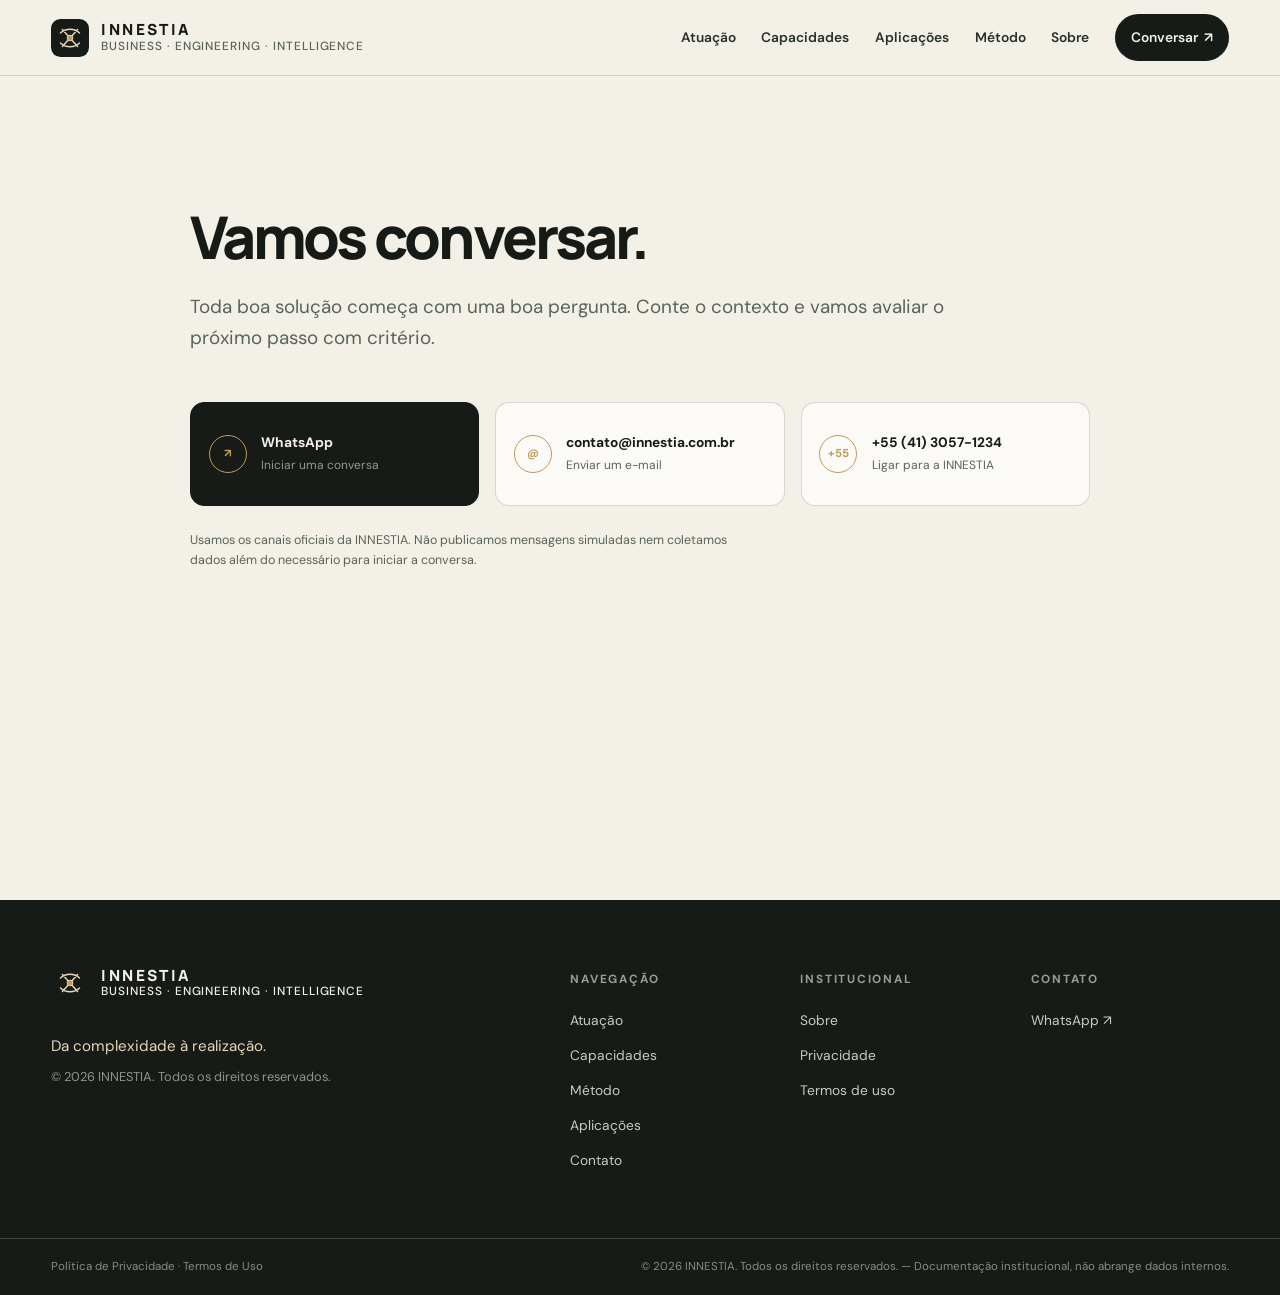
==== contato/index.html @ f11a7d82 "deploy: publish approved static INNESTIA website without private OS sources" ====
<!DOCTYPE html>
<html lang="pt-BR">
<head>
  <meta charset="UTF-8">
  <meta name="viewport" content="width=device-width, initial-scale=1.0">
  <meta name="description" content="INNESTIA integra estratégia, engenharia e inteligência aplicada para transformar complexidade em realização.">
  <meta name="theme-color" content="#171b18">
  <title>Contato | INNESTIA | Business • Engineering • Intelligence</title>
  <link rel="stylesheet" href="/static/css/main.css">
  <link rel="icon" href="/static/favicon.svg" type="image/svg+xml">
  <link rel="preconnect" href="https://fonts.googleapis.com">
  <link rel="preconnect" href="https://fonts.gstatic.com" crossorigin>
  <link href="https://fonts.googleapis.com/css2?family=DM+Sans:wght@400;500;600;700&family=Manrope:wght@400;500;600;700;800&display=swap" rel="stylesheet">
  
</head>
<body>
  <a class="skip-link" href="#principal">Pular para o conteúdo</a>
  <header class="site-header">
    <div class="nav-container">
      <a href="/" class="brand" aria-label="INNESTIA — início">
        <img src="/static/logo.svg" alt="" class="brand-mark" width="38" height="38">
        <span class="brand-copy">
          <span class="brand-name">INNESTIA</span>
          <span class="brand-caption">Business · Engineering · Intelligence</span>
        </span>
      </a>
      <button id="menuToggle" class="menu-toggle" type="button" aria-label="Abrir menu" aria-expanded="false" aria-controls="menu">
        <span></span><span></span><span></span>
      </button>
      <nav class="nav-links-wrapper" aria-label="Navegação principal">
        <ul class="nav-links" id="menu">
          <li><a href="/#atuacao" class="nav-link">Atuação</a></li>
          <li><a href="/#capacidades" class="nav-link">Capacidades</a></li>
          <li><a href="/#aplicacoes" class="nav-link">Aplicações</a></li>
          <li><a href="/#metodo" class="nav-link">Método</a></li>
          <li><a href="/#sobre" class="nav-link">Sobre</a></li>
          <li><a href="https://wa.me/554130571234" class="nav-link nav-link--cta" target="_blank" rel="noopener">Conversar <span aria-hidden="true">↗</span></a></li>
        </ul>
      </nav>
    </div>
  </header>

  <main id="principal">
    <section class="section section--light page-section">
  <div class="container narrow-copy">
    <h1 class="page-title">Vamos conversar.</h1>
    <p class="page-lead">Toda boa solução começa com uma boa pergunta. Conte o contexto e vamos avaliar o próximo passo com critério.</p>
    <div class="contact-options">
      <a href="https://wa.me/554130571234?text=Ol%C3%A1%20INNESTIA%2C%20quero%20apresentar%20um%20desafio." class="contact-option contact-option--dark" target="_blank" rel="noopener">
        <span class="contact-option-icon" aria-hidden="true">↗</span>
        <span><strong>WhatsApp</strong><small>Iniciar uma conversa</small></span>
      </a>
      <a href="mailto:contato@innestia.com.br" class="contact-option">
        <span class="contact-option-icon" aria-hidden="true">@</span>
        <span><strong>contato@innestia.com.br</strong><small>Enviar um e-mail</small></span>
      </a>
      <a href="tel:+55 (41) 3057-1234" class="contact-option">
        <span class="contact-option-icon" aria-hidden="true">+55</span>
        <span><strong>+55 (41) 3057-1234</strong><small>Ligar para a INNESTIA</small></span>
      </a>
    </div>
    <p class="form-note">Usamos os canais oficiais da INNESTIA. Não publicamos mensagens simuladas nem coletamos dados além do necessário para iniciar a conversa.</p>
  </div>
</section>

  </main>

  <footer class="site-footer">
    <div class="footer-container">
      <div class="footer-about">
        <a href="/" class="brand brand--footer" aria-label="INNESTIA — início">
          <img src="/static/logo.svg" alt="" class="brand-mark" width="38" height="38">
          <span class="brand-copy">
            <span class="brand-name">INNESTIA</span>
            <span class="brand-caption">Business · Engineering · Intelligence</span>
          </span>
        </a>
        <p class="footer-tagline">Da complexidade à realização.</p>
        <p class="footer-copy">© 2026 INNESTIA. Todos os direitos reservados.</p>
      </div>
      <div class="footer-links">
        <div class="footer-col">
          <h3>Navegação</h3>
          <ul>
            <li><a href="/#atuacao">Atuação</a></li>
            <li><a href="/#capacidades">Capacidades</a></li>
            <li><a href="/#metodo">Método</a></li>
            <li><a href="/#aplicacoes">Aplicações</a></li>
            <li><a href="/#contato">Contato</a></li>
          </ul>
        </div>
        <div class="footer-col">
          <h3>Institucional</h3>
          <ul>
            <li><a href="/sobre">Sobre</a></li>
            <li><a href="/politica">Privacidade</a></li>
            <li><a href="/termos">Termos de uso</a></li>
          </ul>
        </div>
        <div class="footer-col">
          <h3>Contato</h3>
          <ul>
            <li><a href="https://wa.me/554130571234" target="_blank" rel="noopener">WhatsApp ↗</a></li>
          </ul>
        </div>
      </div>
    </div>
    <div class="footer-legal">
      <div class="container footer-legal-container">
        <p><a href="/politica">Política de Privacidade</a><span aria-hidden="true"> · </span><a href="/termos">Termos de Uso</a></p>
        <p>© 2026 INNESTIA. Todos os direitos reservados. — Documentação institucional, não abrange dados internos.</p>
      </div>
    </div>
  </footer>

  <script src="/static/js/main.js"></script>
</body>
</html>
---- static/css/main.css ----
:root {
  --ink: #171b18;
  --ink-soft: #28302b;
  --ivory: #f3f0e7;
  --paper: #fbfaf6;
  --sand: #e5ddcc;
  --gold: #c49a5a;
  --gold-light: #e6d6b4;
  --sage: #a8b09d;
  --muted: #59635a;
  --line: rgba(23, 27, 24, 0.16);
  --line-light: rgba(243, 240, 231, 0.2);
  --max-width: 1240px;
  --gutter: clamp(1.25rem, 4vw, 4rem);
  --header-height: 76px;
  --radius: 18px;
  --ease-out: cubic-bezier(0.23, 1, 0.32, 1);
  --font-display: "Manrope", system-ui, sans-serif;
  --font-body: "DM Sans", system-ui, sans-serif;
}

*, *::before, *::after { box-sizing: border-box; }
html { scroll-behavior: smooth; font-size: 16px; scroll-padding-top: calc(var(--header-height) + 1rem); }
body { margin: 0; background: var(--ivory); color: var(--ink); font-family: var(--font-body); line-height: 1.65; -webkit-font-smoothing: antialiased; }
body, button, a { cursor: default; }
p { text-wrap: pretty; }
a, button { cursor: pointer; }
a { color: inherit; text-decoration: none; }
img, svg { display: block; max-width: 100%; }
button { font: inherit; }
::selection { background: var(--gold); color: var(--ink); }
:focus-visible { outline: 3px solid var(--gold); outline-offset: 4px; }

.skip-link { position: fixed; top: -5rem; left: 1rem; z-index: 300; padding: .75rem 1rem; background: var(--gold); color: var(--ink); font-weight: 700; border-radius: 0 0 8px 8px; }
.skip-link:focus { top: 0; }
.container { width: min(100% - (var(--gutter) * 2), var(--max-width)); margin: 0 auto; }

.site-header { position: sticky; top: 0; z-index: 100; height: var(--header-height); background: rgba(243, 240, 231, .93); border-bottom: 1px solid var(--line); backdrop-filter: blur(14px); }
.nav-container { width: min(100% - (var(--gutter) * 2), var(--max-width)); height: 100%; margin: 0 auto; display: flex; align-items: center; justify-content: space-between; gap: 2rem; }
.brand { display: inline-flex; align-items: center; gap: .75rem; min-width: 0; }
.brand-mark { width: 38px; height: 38px; flex: 0 0 auto; }
.brand-copy { display: grid; gap: .08rem; min-width: 0; }
.brand-name { font: 800 .96rem/1 var(--font-display); letter-spacing: .16em; }
.brand-caption { color: var(--muted); font: 500 .74rem/1.2 var(--font-body); letter-spacing: .08em; text-transform: uppercase; white-space: nowrap; }
.nav-links-wrapper { display: flex; align-items: center; }
.nav-links { display: flex; align-items: center; gap: clamp(1rem, 2vw, 2rem); list-style: none; padding: 0; margin: 0; }
.nav-link { display: inline-flex; align-items: center; gap: .38rem; padding: .45rem 0; color: var(--ink-soft); font-size: .86rem; font-weight: 600; border-bottom: 1px solid transparent; transition: color 180ms ease-out, border-color 180ms ease-out, transform 160ms ease-out; }
.nav-link:hover { color: var(--gold); border-color: var(--gold); }
.nav-link:active { transform: scale(.97); }
.nav-link--cta { padding: .7rem 1rem; color: var(--ivory); background: var(--ink); border-color: var(--ink); border-radius: 999px; }
.nav-link--cta:hover { color: var(--ink); background: transparent; border-color: var(--ink); }
.menu-toggle { display: none; width: 44px; height: 44px; padding: .65rem; border: 1px solid var(--line); border-radius: 50%; background: transparent; }
.menu-toggle span { display: block; width: 20px; height: 1.5px; margin: 4px auto; background: var(--ink); transition: transform 180ms ease-out, opacity 180ms ease-out; }

.hero { position: relative; overflow: hidden; min-height: min(780px, calc(100vh - var(--header-height))); display: flex; align-items: center; background: var(--ink); color: var(--ivory); isolation: isolate; }
.hero::before { content: ""; position: absolute; inset: 0; z-index: -2; background: radial-gradient(circle at 75% 44%, rgba(196,154,90,.2), transparent 23rem), radial-gradient(circle at 15% 90%, rgba(168,176,157,.13), transparent 25rem); }
.hero::after { content: ""; position: absolute; inset: 0; z-index: -1; opacity: .18; background-image: linear-gradient(115deg, transparent 0 48%, rgba(230,214,180,.13) 48.2%, transparent 48.5%), linear-gradient(25deg, transparent 0 70%, rgba(230,214,180,.08) 70.2%, transparent 70.5%); pointer-events: none; }
.hero-grid { position: relative; display: grid; grid-template-columns: minmax(0, 1.15fr) minmax(330px, .85fr); align-items: center; gap: clamp(2rem, 6vw, 7rem); padding-top: clamp(3.5rem, 6vw, 5.5rem); padding-bottom: clamp(3.5rem, 6vw, 5.5rem); }
.hero-copy { position: relative; z-index: 2; max-width: 680px; }
.hero-kicker, .section-kicker { margin: 0 0 1.15rem; color: var(--gold-light); font-size: .72rem; font-weight: 700; letter-spacing: .18em; text-transform: uppercase; }
.hero h1 { max-width: 730px; margin: 0; font: 800 clamp(3.2rem, 6vw, 5.6rem)/.98 var(--font-display); letter-spacing: -.055em; }
.hero h1 span { color: var(--gold-light); }
.hero-lead { max-width: 600px; margin: 1.45rem 0 .8rem; color: var(--gold-light); font-size: clamp(1.1rem, 1.8vw, 1.35rem); font-weight: 600; }
.hero-description { max-width: 590px; margin: 0; color: rgba(243,240,231,.72); font-size: 1.03rem; }
.hero-actions { display: flex; flex-wrap: wrap; gap: .8rem; margin-top: 1.7rem; }
.btn { display: inline-flex; align-items: center; justify-content: center; gap: .6rem; min-height: 48px; padding: .78rem 1.2rem; border: 1px solid transparent; border-radius: 999px; font-size: .86rem; font-weight: 700; line-height: 1; transition: background-color 180ms ease-out, color 180ms ease-out, border-color 180ms ease-out, transform 160ms ease-out; }
.btn:active { transform: scale(.97); }
.btn-primary { background: var(--gold); color: var(--ink); border-color: var(--gold); }
.btn-primary:hover { background: var(--gold-light); border-color: var(--gold-light); }
.btn-quiet { color: var(--ivory); border-color: rgba(243,240,231,.46); background: transparent; }
.btn-quiet:hover { color: var(--ink); background: var(--ivory); border-color: var(--ivory); }
.hero-signals { display: flex; flex-wrap: wrap; gap: .65rem 1.25rem; margin-top: 2.2rem; color: rgba(243,240,231,.72); font-size: .7rem; font-weight: 700; letter-spacing: .12em; text-transform: uppercase; }
.hero-signals span { display: inline-flex; align-items: center; gap: .55rem; }
.hero-signals span::before { content: ""; width: 5px; height: 5px; border-radius: 50%; background: var(--gold); }

/* One integrated system, three complementary inputs. */
.integration-map { display:grid; grid-template-columns:minmax(0,1.4fr) 65px minmax(0,1fr); align-items:center; margin-top:4rem; }
.integration-lane { display:grid; grid-template-columns:32px 1fr auto; gap:1rem; align-items:center; padding:1.8rem 1.5rem 1.8rem 0; border-bottom:1px solid #8a806755; }
.integration-lane:first-child { border-top:1px solid #8a806755; }
.integration-lane h3 { margin:0; font:700 1.6rem var(--font-display); letter-spacing:-.04em; }
.integration-lane p { margin:.5rem 0 0; color:var(--muted); font-size:.9rem; }
.lane-number,.lane-output { color:#6c512b; font-size:.65rem; letter-spacing:.1em; }
.integration-junction { height:69%; border:1px solid #8c734a; border-left:0; position:relative; }
.integration-junction::before,.integration-junction::after { content:''; position:absolute; top:50%; width:50%; border-top:1px solid #8c734a; }
.integration-junction::after { right:0; }
.integration-junction span { position:absolute; right:-25px; top:calc(50% - 14px); z-index:1; background:var(--sand); color:#6c512b; }
.integration-result { margin-left:24px; padding:2rem; background:var(--ink); color:var(--ivory); box-shadow:8px 8px 0 #c49a5a55; }
.integration-result h3 { margin:1.5rem 0; font:700 clamp(1.7rem,3vw,2.7rem)/1.1 var(--font-display); letter-spacing:-.045em; }
.integration-result p { color:#c4c6b9; font-size:.9rem; }
.integration-return { display:block; border-top:1px solid #d5ccac44; padding-top:1rem; margin-top:1.5rem; color:var(--gold-light); font-size:.7rem; }
.concept-label { color:#6c512b; font-size:.72rem; text-transform:uppercase; letter-spacing:.15em; font-weight:700; }
.concept-board { margin-top:3rem; border:1px solid var(--line); background:var(--paper); }
.board-heading { display:flex; justify-content:space-between; gap:1rem; background:var(--ink); color:var(--gold-light); padding:1.25rem 2rem; font-size:.65rem; letter-spacing:.12em; }
.concept-board h3 { font:700 1.2rem var(--font-display); margin:0 0 1.5rem; letter-spacing:-.025em; }
.concept-board h3>span { color:#82653b; font-size:.8rem; margin-right:.8rem; }
.process-document { padding:2rem; border-bottom:1px solid var(--line); }
.process-map { list-style:none; padding:0; margin:0; display:grid; grid-template-columns:repeat(3,minmax(0,1fr)); gap:2.5rem; }
.process-map li { position:relative; display:grid; gap:.5rem; border:1px solid #b7aa90; padding:1.25rem; }
.process-map li:nth-child(2) { background:var(--sand); }
.process-map li:not(:last-child)::after { content:'→'; position:absolute; right:-1.8rem; top:40%; color:#82653b; }
.process-map small { font-size:.6rem; letter-spacing:.13em; color:#6c512b; }
.process-map strong { font-size:.93rem; }
.process-map li>span { font-size:.78rem; color:var(--muted); }
.process-return { color:#6c512b; font-size:.78rem; margin:1rem 0 0; }
.document-pair { display:grid; grid-template-columns:1.1fr 1fr; }
.document-pair article { padding:2rem; min-width:0; }
.matrix-document { border-right:1px solid var(--line); }
.document-pair p { color:var(--muted); font-size:.85rem; }
.matrix-document table { border-collapse:collapse; width:100%; font-size:.75rem; text-align:left; margin-top:1.5rem; }
.matrix-document caption { text-align:left; padding-bottom:.75rem; font-size:.7rem; color:var(--muted); }
.matrix-document th,.matrix-document td { padding:.85rem .5rem; border-bottom:1px solid var(--line); vertical-align:top; }
.matrix-document thead { background:var(--sand); }
.matrix-document th { font-weight:600; }
.roadmap { list-style:none; padding:0; margin:1.5rem 0 0; }
.roadmap li { display:grid; grid-template-columns:64px 1fr; gap:1rem; border-top:1px solid var(--line); padding:1rem 0; }
.roadmap li>span { color:#6c512b; font-size:.6rem; letter-spacing:.08em; padding-top:.2rem; }
.roadmap strong { font-size:.85rem; }
.roadmap small { display:block; color:var(--muted); font-size:.78rem; margin-top:.3rem; }
.board-note { margin:0; border-top:1px solid var(--line); padding:1rem 2rem; font-size:.72rem; color:var(--muted); }
@media(max-width:720px) {
 .integration-map { grid-template-columns:1fr; }
 .integration-lane { grid-template-columns:24px 1fr; padding:1.4rem 0; }
 .lane-output { grid-column:2; }
 .integration-junction { height:36px; width:1px; margin:auto; border:0; border-left:1px solid #8c734a; }
 .integration-junction::before,.integration-junction::after { display:none; }
 .integration-junction span { right:-8px; top:13px; transform:rotate(90deg); }
 .integration-result { margin:10px 8px 0 0; }
 .document-pair,.process-map { grid-template-columns:1fr; }
 .process-map { gap:2rem; }
 .process-map li:not(:last-child)::after { content:'↓'; right:50%; top:auto; bottom:-1.8rem; }
 .matrix-document { border-right:0; border-bottom:1px solid var(--line); }
 .process-document,.document-pair article { padding:1.25rem; }
 .board-heading { padding:1rem 1.25rem; font-size:.55rem; }
 .matrix-document th,.matrix-document td { padding:.75rem .3rem; overflow-wrap:anywhere; }
 .board-note { padding:1.25rem; }
}

/* Application drawings share a drafting grammar, not the same symbol. */
.sr-only { position:absolute; width:1px; height:1px; padding:0; margin:-1px; overflow:hidden; clip:rect(0,0,0,0); white-space:nowrap; border:0; }
.application-diagram { width:100%; height:140px; margin-bottom:1.5rem; stroke:#7d725b; stroke-width:1.3; background:linear-gradient(#776c5210 1px,transparent 1px),linear-gradient(90deg,#776c5210 1px,transparent 1px); background-size:20px 20px; }
.application-diagram .active { fill:#c49a5a55; stroke:#735329; }
.application-card h3 { margin-top:1rem; }
.application-card details { margin-top:auto; padding-top:1.5rem; }
.application-card summary { display:flex; align-items:center; justify-content:space-between; min-height:44px; padding:.5rem 0; cursor:pointer; font-size:.86rem; font-weight:700; list-style:none; border-top:1px solid var(--line); }
.application-card summary::-webkit-details-marker { display:none; }
.detail-sign::before { content:'+'; font-size:1.3rem; font-weight:400; }
.application-card details[open] .detail-sign::before { content:'−'; }
.application-detail { padding-top:1rem; }
.application-detail p+p { margin-top:1rem; }
.application-detail a { min-height:44px; }

/* Solid assembly: real CSS volumes, no canvas or motion dependency. */
.assembly-scene { position: relative; width: 100%; margin: 0; min-height: 490px; perspective: 1500px; }
.assembly-caption { position: absolute; inset: 0 0 auto; display: flex; justify-content: space-between; border-top: 1px solid #776c52; padding-top: 12px; font: 600 10px/1.5 var(--font-body); letter-spacing: .16em; color: var(--gold-light); }
.assembly-stage { position: absolute; left: calc(50% - 110px); top: 62%; width: 220px; height: 180px; transform: rotateX(58deg) rotateZ(-35deg); transform-style: preserve-3d; }
.solid-module { position: absolute; width: 220px; height: 180px; transform-style: preserve-3d; --top: #bea16e; --front: #8c6838; --right: #614a2c; }
.solid-module i { position: absolute; display: block; font-style: normal; backface-visibility: hidden; border: 1px solid #d6c19866; }
.solid-top { inset: 0; transform: translateZ(36px); background: linear-gradient(135deg,#ffffff18,transparent 65%),var(--top); box-shadow: inset 0 0 0 10px #0000000a; }
.solid-top::before { content: ''; position:absolute; inset: 15px; border: 1px solid #ffffff40; background: radial-gradient(circle at 3px 3px,#352f23 2px,transparent 3px) 0 0 / calc(100% - 3px) calc(100% - 3px); }
.solid-top b { position:absolute; bottom:25px; left:25px; font:700 11px var(--font-body); letter-spacing:.18em; color:#29281f; }
.solid-front { width:220px; height:36px; top:180px; transform-origin: top; transform: translateZ(36px) rotateX(-90deg); background: var(--front); }
.solid-right { width:36px; height:180px; left:220px; transform-origin:left; transform:translateZ(36px) rotateY(90deg); background:var(--right); }
.solid-left { width:36px; height:180px; left:-36px; transform-origin:right; transform:translateZ(36px) rotateY(-90deg); background:var(--right); }
.module-base { transform:translateZ(0); }
.module-base .solid-top { box-shadow: 0 35px 40px #00000066; }
.module-engineering { transform:translateZ(90px); --top:#667367; --front:#39463d; --right:#29332d; }
.module-engineering .solid-top b { color:#f0eddb; }
.module-strategy { transform:translateZ(180px); --top:#ded7c4; --front:#a39c89; --right:#797360; }
.module-context { transform:translateZ(270px) translateX(-16px); --top:#c7a267; --front:#9b753e; --right:#6c4d29; }
.assembly-legend { position:absolute; bottom:0; left:0; right:0; display:flex; justify-content:space-between; gap:1rem; color:#d8d4c6; font-size:.8rem; }
.assembly-legend>span:last-child { font-size:.55rem; letter-spacing:.12em; text-align:right; align-self:end; color:#b4b7aa; }
@media(max-width:720px) { .assembly-scene { width:100%; min-height:440px; } .assembly-stage { transform:scale(.78) rotateX(58deg) rotateZ(-35deg); top:52%; } }

.section { padding: clamp(5rem, 10vw, 9rem) 0; }
.section--light { background: var(--ivory); }
.section--sand { background: var(--sand); }
.section--ink { background: var(--ink); color: var(--ivory); }
.section-heading { max-width: 660px; }
.section-heading--wide { max-width: 780px; }
.section-heading--split { display: grid; grid-template-columns: minmax(0, 1.1fr) minmax(260px, .7fr); gap: 4rem; align-items: end; max-width: 980px; }
.section-heading--inverse .section-kicker { color: var(--gold-light); }
.section-heading h2, .contact-band h2, .page-title { margin: 0; font: 800 clamp(2.25rem, 4.6vw, 4.6rem)/1.02 var(--font-display); letter-spacing: -.05em; }
.section-heading h2 em, .contact-band h2 em { color: var(--gold); font-style: normal; }
.section--sand .section-heading h2 em, .section--light .section-heading h2 em { color: #6c512b; }
.section-heading > p:last-child { margin: 0; color: var(--muted); font-size: 1rem; }
.section-heading--inverse > p:last-child { color: rgba(243,240,231,.72); }
.section-heading--wide > p:last-child { max-width: 54ch; margin-top: 1.5rem; }

.field-grid { display: grid; grid-template-columns: repeat(2, minmax(0, 1fr)); gap: 1.25rem; margin-top: 4rem; }
.field-panel { min-height: 430px; padding: clamp(1.5rem, 3vw, 2.5rem); border-radius: var(--radius); display: flex; flex-direction: column; }
.field-panel--dark { background: var(--ink); color: var(--ivory); }
.field-panel--outline { border: 1px solid var(--line); background: rgba(251,250,246,.45); }
.field-panel-top { display: flex; align-items: center; justify-content: space-between; margin-bottom: auto; color: var(--gold); font-size: .74rem; font-weight: 700; letter-spacing: .16em; text-transform: uppercase; }
.field-panel--outline .field-panel-top { color: #6c512b; }
.field-index { font: 700 1rem/1 var(--font-display); letter-spacing: .03em; }
.field-panel h3 { max-width: 14ch; margin: 3.5rem 0 1rem; font: 700 clamp(1.55rem, 2.5vw, 2.3rem)/1.05 var(--font-display); letter-spacing: -.035em; }
.field-panel p { max-width: 48ch; margin: 0; color: rgba(243,240,231,.68); }
.field-panel--outline p { color: var(--muted); }
.field-list { display: grid; gap: .65rem; list-style: none; margin: 2rem 0; padding: 0; color: rgba(243,240,231,.8); font-size: .88rem; }
.field-panel--outline .field-list { color: var(--ink-soft); }
.field-list li { display: flex; gap: .7rem; }
.field-list li::before { content: "↗"; color: var(--gold); }
.text-link { display: inline-flex; align-items: center; gap: .45rem; width: fit-content; margin-top: auto; padding-bottom: .2rem; border-bottom: 1px solid currentColor; color: inherit; font-size: .82rem; font-weight: 700; }
.text-link:hover { color: var(--gold); }

.capability-list { margin-top: 4rem; border-top: 1px solid var(--line); }
.capability-row { display: grid; grid-template-columns: 48px minmax(150px, .55fr) minmax(0, 1fr) 28px; gap: 1.5rem; align-items: center; padding: 1.65rem 0; border-bottom: 1px solid var(--line); }
.capability-icon { width: 42px; height: 42px; display: grid; place-items: center; border: 1px solid rgba(23,27,24,.28); border-radius: 50%; color: var(--ink); }
.capability-icon svg { width: 23px; height: 23px; stroke: currentColor; stroke-width: 1.4; stroke-linecap: round; stroke-linejoin: round; }
.capability-row h3 { margin: 0; font: 700 clamp(1.35rem, 2vw, 1.85rem)/1 var(--font-display); letter-spacing: -.035em; }
.capability-row p { max-width: 52ch; margin: 0; color: var(--muted); font-size: .95rem; }
.capability-arrow { color: #6c512b; font-size: 1.35rem; transition: transform 180ms ease-out, color 180ms ease-out; }
.capability-row:hover .capability-arrow { color: var(--ink); transform: translate(3px, -3px); }

.application-grid { display: grid; grid-template-columns: repeat(3, minmax(0, 1fr)); gap: 1px; margin-top: 4rem; border-top: 1px solid var(--line); border-left: 1px solid var(--line); background: var(--line); }
.application-card { display: flex; min-height: 280px; flex-direction: column; padding: 1.5rem; background: var(--ivory); border-right: 1px solid var(--line); border-bottom: 1px solid var(--line); }
.application-index, .panel-index { color: #6c512b; font-size: .74rem; font-weight: 700; letter-spacing: .14em; text-transform: uppercase; }
.application-card h3 { max-width: 15ch; margin: 2.7rem 0 .85rem; font: 700 clamp(1.3rem, 2vw, 1.7rem)/1.08 var(--font-display); letter-spacing: -.03em; }
.application-card p { max-width: 32ch; margin: 0; color: var(--muted); font-size: .92rem; }
.application-card .text-link { margin-top: auto; padding-top: 1.4rem; color: var(--ink); }
.application-card:hover { background: var(--paper); }
.application-panel { display: grid; grid-template-columns: minmax(0, .8fr) minmax(280px, 1.2fr); gap: 3rem; align-items: center; margin-top: 1px; padding: clamp(2rem, 5vw, 4rem); background: var(--ink); color: var(--ivory); }
.application-panel-copy h3 { max-width: 14ch; margin: 1.4rem 0 1rem; font: 800 clamp(1.8rem, 3vw, 3rem)/1.02 var(--font-display); letter-spacing: -.045em; }
.application-panel-copy p { max-width: 38ch; margin: 0; color: rgba(243,240,231,.72); }
.panel-index { color: var(--gold-light); }
.system-map { position: relative; width: min(100%, 420px); aspect-ratio: 1.4; justify-self: end; border: 1px solid rgba(230,214,180,.22); background: linear-gradient(135deg, rgba(255,255,255,.06), transparent 48%), rgba(255,255,255,.015); overflow: hidden; }
.system-map::before, .system-map::after { content: ""; position: absolute; inset: 15% 9%; border: 1px solid rgba(230,214,180,.32); border-radius: 50%; transform: rotate(-18deg); }
.system-map::after { inset: 8% 22%; transform: rotate(58deg); border-color: rgba(230,214,180,.18); }
.system-node, .system-core { position: absolute; z-index: 1; display: grid; place-items: center; border: 1px solid rgba(230,214,180,.42); border-radius: 999px; color: var(--gold-light); font-size: .72rem; font-weight: 700; letter-spacing: .1em; text-transform: uppercase; }
.system-node { width: 6rem; height: 2rem; background: rgba(23,27,24,.7); }
.system-node--top { top: 8%; left: 50%; transform: translateX(-50%); }
.system-node--left { top: 50%; left: 3%; transform: translateY(-50%); }
.system-node--right { top: 50%; right: 3%; transform: translateY(-50%); }
.system-node--bottom { bottom: 8%; left: 50%; transform: translateX(-50%); }
.system-core { top: 50%; left: 50%; width: 7rem; height: 7rem; transform: translate(-50%, -50%); border-color: var(--gold); background: rgba(196,154,90,.16); box-shadow: 0 18px 40px rgba(0,0,0,.24), inset 0 0 0 1px rgba(230,214,180,.12); }

.faq-grid { display: grid; grid-template-columns: minmax(0, .85fr) minmax(0, 1fr); gap: clamp(3rem, 9vw, 8rem); align-items: start; }
.faq-list { border-top: 1px solid var(--line); }
.faq-list details { border-bottom: 1px solid var(--line); }
.faq-list summary { display: flex; align-items: center; justify-content: space-between; gap: 1rem; padding: 1.35rem 0; cursor: pointer; list-style: none; font: 700 1rem/1.3 var(--font-display); }
.faq-list summary::-webkit-details-marker { display: none; }
.faq-list summary::after { content: "+"; color: var(--gold); font-size: 1.3rem; font-weight: 400; }
.faq-list details[open] summary::after { content: "−"; }
.faq-list details p { max-width: 58ch; margin: -.4rem 2rem 1.35rem 0; color: var(--muted); font-size: .94rem; }

.method-grid { display: grid; grid-template-columns: repeat(4, minmax(0, 1fr)); gap: 1px; margin-top: 4rem; border-top: 1px solid var(--line-light); border-bottom: 1px solid var(--line-light); }
.method-card-wrap { min-width: 0; }
.method-card { width: 100%; min-height: 180px; display: grid; grid-template-columns: 1fr auto; align-content: space-between; gap: 1rem; padding: 1.35rem; text-align: left; color: var(--ivory); background: transparent; border: 0; border-right: 1px solid var(--line-light); border-radius: 0; transition: background-color 180ms ease-out, color 180ms ease-out; }
.method-card-wrap:last-child .method-card { border-right: 0; }
.method-card:hover, .method-card.is-active { background: rgba(230,214,180,.1); }
.method-number { color: var(--gold); font: 700 .72rem/1 var(--font-display); }
.method-name { font: 700 clamp(1.3rem, 2vw, 1.7rem)/1 var(--font-display); letter-spacing: -.03em; }
.method-plus { justify-self: end; color: var(--gold-light); font-size: 1.5rem; font-weight: 400; line-height: 1; transition: transform 180ms ease-out; }
.method-card.is-active .method-plus { transform: rotate(45deg); }
.method-detail { padding: 0 1.35rem 1.4rem; border-right: 1px solid var(--line-light); color: rgba(243,240,231,.64); font-size: .86rem; }
.method-card-wrap:last-child .method-detail { border-right: 0; }
.method-detail p { margin: 0; }

.proof-grid { display: grid; grid-template-columns: repeat(3, minmax(0, 1fr)); margin-top: 3.5rem; border-top: 1px solid var(--line); }
.proof-card { min-height: 220px; padding: 1.5rem 1.5rem 0 0; border-right: 1px solid var(--line); }
.proof-card + .proof-card { padding-left: 1.5rem; }
.proof-card:last-child { border-right: 0; }
.proof-number { color: #6c512b; font-size: .74rem; font-weight: 700; letter-spacing: .14em; text-transform: uppercase; }
.proof-card h3 { max-width: 17ch; margin: 2rem 0 .85rem; font: 700 clamp(1.3rem, 2vw, 1.7rem)/1.08 var(--font-display); letter-spacing: -.03em; }
.proof-card p { max-width: 34ch; margin: 0; color: var(--muted); font-size: .95rem; }

.statement-grid { display: grid; grid-template-columns: minmax(0, .85fr) minmax(0, 1fr); gap: clamp(3rem, 10vw, 9rem); align-items: start; }
.statement-copy { max-width: 55ch; color: var(--muted); font-size: 1.05rem; }
.statement-copy p:first-child { margin-top: 0; color: var(--ink); font-size: clamp(1.3rem, 2.3vw, 1.85rem); line-height: 1.35; letter-spacing: -.02em; }
.statement-copy .text-link { margin-top: 1.5rem; color: var(--ink); }

.contact-band { padding: clamp(4rem, 9vw, 7rem) 0; background: var(--ink-soft); color: var(--ivory); }
.contact-grid { display: grid; grid-template-columns: minmax(0, 1fr) minmax(260px, .55fr); gap: 4rem; align-items: end; }
.contact-band .section-kicker { color: var(--gold-light); }
.contact-band h2 { max-width: 11ch; }
.contact-band p:not(.section-kicker) { max-width: 48ch; margin: 1.4rem 0 0; color: rgba(243,240,231,.72); }
.contact-actions { display: flex; flex-direction: column; align-items: flex-start; gap: 1.2rem; }
.contact-email { padding-bottom: .25rem; border-bottom: 1px solid rgba(243,240,231,.5); color: var(--gold-light); font-size: .92rem; }
.contact-email:hover { color: var(--ivory); }

.site-footer { padding: 4rem 0 0; background: var(--ink); color: var(--ivory); }
.footer-container { width: min(100% - (var(--gutter) * 2), var(--max-width)); margin: 0 auto; display: grid; grid-template-columns: minmax(220px, .8fr) minmax(0, 1.2fr); gap: 5rem; padding-bottom: 4rem; }
.brand--footer .brand-caption, .brand--footer .brand-name { color: var(--ivory); }
.footer-tagline { margin: 1.5rem 0 .4rem; color: var(--gold-light); font-size: .95rem; }
.footer-copy { margin: 0; color: rgba(243,240,231,.56); font-size: .8rem; }
.footer-links { display: grid; grid-template-columns: repeat(3, 1fr); gap: 2rem; }
.footer-col h3 { margin: .35rem 0 1.1rem; color: rgba(243,240,231,.6); font-size: .74rem; letter-spacing: .15em; text-transform: uppercase; }
.footer-col ul { display: grid; gap: .55rem; list-style: none; margin: 0; padding: 0; }
.footer-col a { color: rgba(243,240,231,.82); font-size: .86rem; }
.footer-col a:hover { color: var(--gold-light); }
.footer-legal { padding: 1.15rem 0; border-top: 1px solid var(--line-light); color: rgba(243,240,231,.52); font-size: .72rem; }
.footer-legal-container { display: flex; flex-wrap: wrap; align-items: center; justify-content: space-between; gap: 1rem; }
.footer-legal p { margin: 0; }
.footer-legal a:hover { color: var(--gold-light); }

.page-section { min-height: calc(100vh - var(--header-height)); }
.narrow-copy { max-width: 900px; }
.page-title { max-width: 720px; margin-top: .2rem; }
.page-lead { max-width: 62ch; margin: 1.5rem 0 0; color: var(--muted); font-size: 1.18rem; }
.contact-options { display: grid; grid-template-columns: repeat(3, minmax(0, 1fr)); gap: 1rem; margin: 3rem 0 1.5rem; }
.contact-option { display: flex; align-items: center; gap: .9rem; min-height: 104px; padding: 1.1rem; border: 1px solid var(--line); border-radius: 14px; background: var(--paper); transition: transform 180ms ease-out, border-color 180ms ease-out; }
.contact-option:hover { transform: translateY(-3px); border-color: var(--gold); }
.contact-option--dark { background: var(--ink); color: var(--ivory); border-color: var(--ink); }
.contact-option-icon { display: grid; place-items: center; width: 38px; height: 38px; flex: 0 0 auto; border: 1px solid var(--gold); border-radius: 50%; color: var(--gold); font-size: .72rem; font-weight: 700; }
.contact-option strong, .contact-option small { display: block; }
.contact-option strong { font-size: .86rem; overflow-wrap: anywhere; }
.contact-option small { margin-top: .18rem; color: var(--muted); font-size: .75rem; }
.contact-option--dark small { color: rgba(243,240,231,.58); }
.form-note { max-width: 70ch; color: var(--muted); font-size: .78rem; }

@media (max-width: 900px) {
  .hero-grid { grid-template-columns: 1fr; }
  .hero-visual { width: min(100%, 480px); justify-self: center; margin-top: 1rem; }
  .section-heading--split, .statement-grid, .contact-grid, .footer-container { grid-template-columns: 1fr; gap: 2rem; }
  .field-panel { min-height: 390px; }
  .footer-links { max-width: 700px; }
}

@media (max-width: 720px) {
  :root { --header-height: 68px; }
  .brand-caption { display: none; }
  .brand-mark { width: 34px; height: 34px; }
  .menu-toggle { display: block; }
  .nav-links-wrapper { position: absolute; top: var(--header-height); left: 0; right: 0; display: none; padding: .75rem var(--gutter) 1rem; background: rgba(243,240,231,.98); border-bottom: 1px solid var(--line); box-shadow: 0 18px 30px rgba(23,27,24,.08); }
  .nav-links-wrapper.open { display: block; }
  .nav-links { display: grid; gap: .2rem; }
  .nav-link { width: 100%; padding: .75rem .2rem; }
  .nav-link--cta { justify-content: center; margin-top: .45rem; }
  .hero-grid { padding-top: 4.5rem; padding-bottom: 4rem; }
  .hero h1 { font-size: clamp(3rem, 14vw, 5rem); }
  .hero-lead { margin-top: 1.5rem; font-size: 1rem; }
  .hero-description { font-size: .95rem; }
  .hero-signals { margin-top: 2.2rem; gap: .5rem .9rem; font-size: .7rem; }
  .hero-visual { width: 92%; margin-top: 0; }
  .visual-label { font-size: .65rem; }
  .field-grid, .contact-options, .proof-grid, .application-grid { grid-template-columns: 1fr; }
  .field-panel { min-height: 410px; }
  .application-panel, .faq-grid { grid-template-columns: 1fr; }
  .system-map { justify-self: stretch; width: 100%; }
  .proof-card, .proof-card + .proof-card { min-height: auto; padding: 1.5rem 0; border-right: 0; border-bottom: 1px solid var(--line); }
  .proof-card:last-child { border-bottom: 0; }
  .capability-row { grid-template-columns: 40px 1fr 20px; gap: .9rem; }
  .capability-row p { grid-column: 2 / -1; margin-top: -.35rem; }
  .capability-arrow { grid-column: 3; grid-row: 1; }
  .method-grid { grid-template-columns: 1fr 1fr; }
  .method-card { min-height: 140px; padding: 1rem; }
  .method-detail { padding: 0 1rem 1.2rem; border-right: 1px solid var(--line-light); }
  .method-card-wrap:nth-child(2) .method-card, .method-card-wrap:nth-child(2) .method-detail { border-right: 0; }
  .method-card-wrap:nth-child(3) .method-card, .method-card-wrap:nth-child(4) .method-card { border-top: 1px solid var(--line-light); }
  .footer-links { grid-template-columns: 1fr 1fr; gap: 2rem 1rem; }
  .footer-col:last-child { grid-column: 1 / -1; }
  .footer-legal-container { display: block; }
  .footer-legal-container p + p { margin-top: .65rem; }
}

@media (prefers-reduced-motion: reduce) {
  html { scroll-behavior: auto; }
  *, *::before, *::after { animation: none !important; transition: none !important; }
  .hero-scene, .hero-scene-shell { animation: none; transition: none; }
}
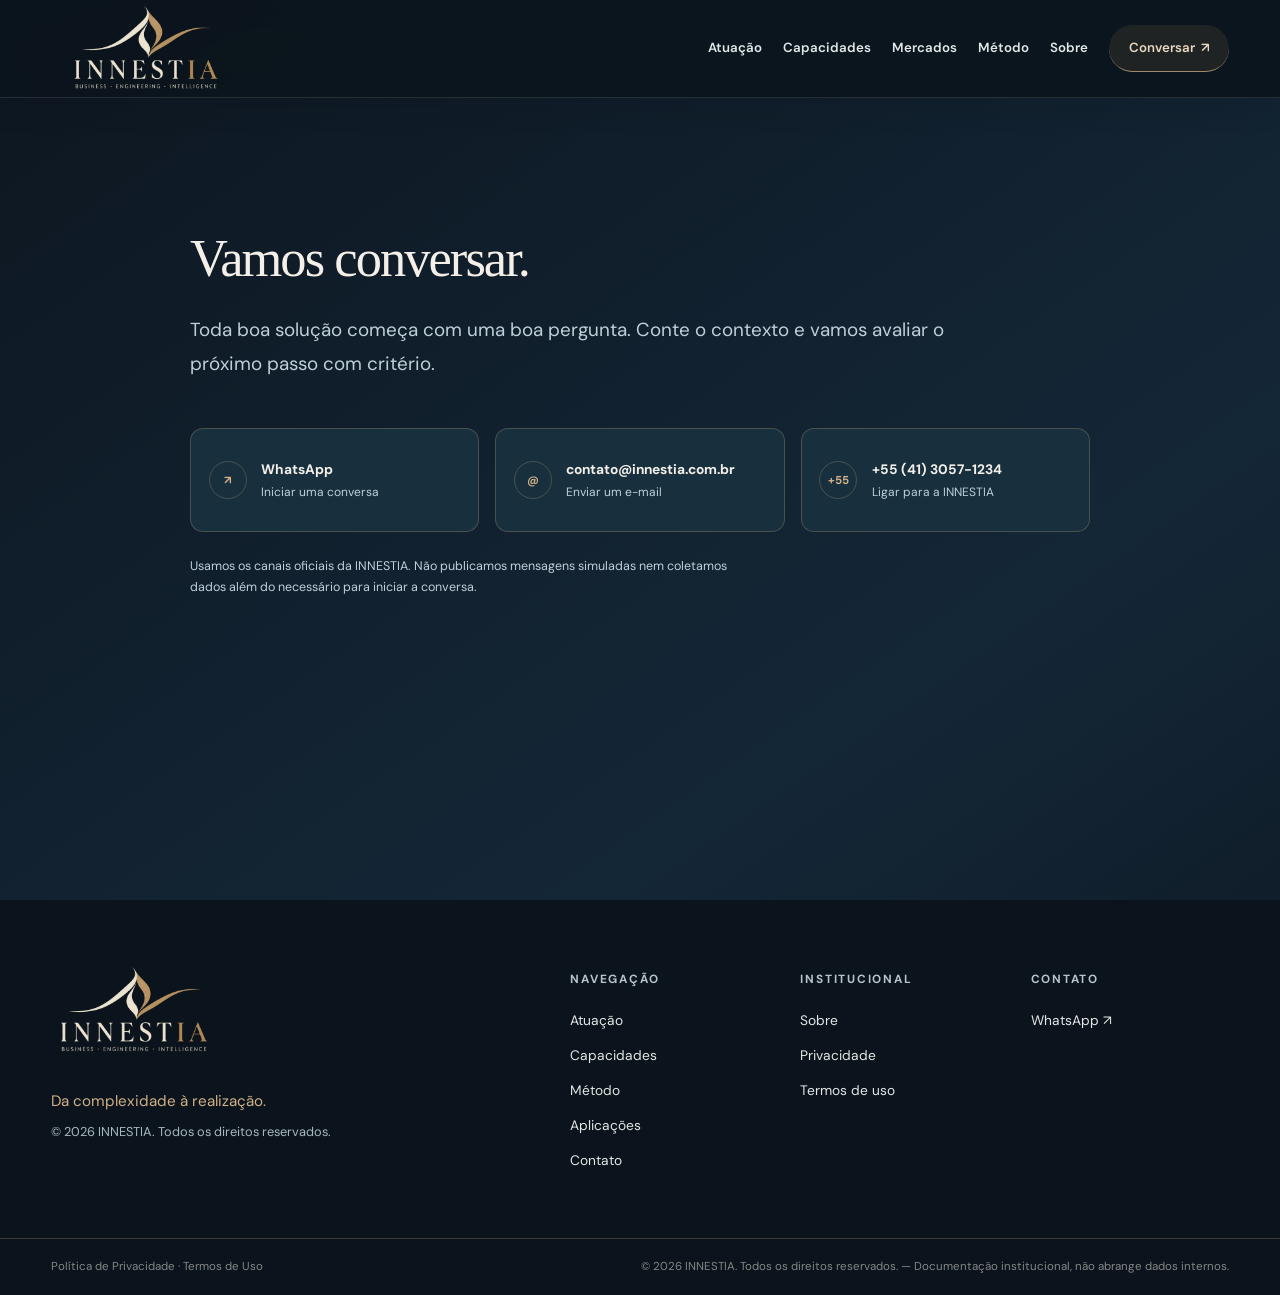
==== commit bc9a414a: "feat(site): fuse v8 Dark Signature visual identity with institutional pages" ====
--- a/contato/index.html
+++ b/contato/index.html
@@ -7,6 +7,7 @@
   <meta name="theme-color" content="#171b18">
   <title>Contato | INNESTIA | Business • Engineering • Intelligence</title>
   <link rel="stylesheet" href="/static/css/main.css">
+  <link rel="stylesheet" href="/static/css/dark-signature.css">
   <link rel="icon" href="/static/favicon.svg" type="image/svg+xml">
   <link rel="preconnect" href="https://fonts.googleapis.com">
   <link rel="preconnect" href="https://fonts.gstatic.com" crossorigin>
@@ -18,7 +19,7 @@
   <header class="site-header">
     <div class="nav-container">
       <a href="/" class="brand" aria-label="INNESTIA — início">
-        <img src="/static/logo.svg" alt="" class="brand-mark" width="38" height="38">
+        <img src="/static/brand-v8.svg" alt="" class="brand-mark" width="190" height="91" decoding="async">
         <span class="brand-copy">
           <span class="brand-name">INNESTIA</span>
           <span class="brand-caption">Business · Engineering · Intelligence</span>
@@ -31,7 +32,7 @@
         <ul class="nav-links" id="menu">
           <li><a href="/#atuacao" class="nav-link">Atuação</a></li>
           <li><a href="/#capacidades" class="nav-link">Capacidades</a></li>
-          <li><a href="/#aplicacoes" class="nav-link">Aplicações</a></li>
+          <li><a href="/#mercados" class="nav-link">Mercados</a></li>
           <li><a href="/#metodo" class="nav-link">Método</a></li>
           <li><a href="/#sobre" class="nav-link">Sobre</a></li>
           <li><a href="https://wa.me/554130571234" class="nav-link nav-link--cta" target="_blank" rel="noopener">Conversar <span aria-hidden="true">↗</span></a></li>
@@ -69,7 +70,7 @@
     <div class="footer-container">
       <div class="footer-about">
         <a href="/" class="brand brand--footer" aria-label="INNESTIA — início">
-          <img src="/static/logo.svg" alt="" class="brand-mark" width="38" height="38">
+          <img src="/static/brand-v8.svg" alt="" class="brand-mark" width="190" height="91" decoding="async">
           <span class="brand-copy">
             <span class="brand-name">INNESTIA</span>
             <span class="brand-caption">Business · Engineering · Intelligence</span>
--- a/static/css/dark-signature.css
+++ b/static/css/dark-signature.css
@@ -0,0 +1,260 @@
+/* INNESTIA — Dark Signature v9.
+   Adaptação visual da apresentação v8 Dark, preservando arquitetura, navegação
+   e documentos conceituais do site institucional. 2026-11-06. */
+:root{
+  --signature-bg:#0d1620;
+  --signature-2:#122331;
+  --signature-3:#183141;
+  --signature-ink:#f4efe8;
+  --signature-sub:#bed0d8;
+  --signature-gold:#d1b087;
+  --signature-line:rgba(204,173,126,.26);
+  --gold:#b48a54;
+  --gold-light:#d1b087;
+  --header-height:98px;
+}
+html { color-scheme: dark; }
+body{
+  background:linear-gradient(145deg,var(--signature-bg) 0%,#142737 60%,#0d1620 100%);
+  color:var(--signature-ink);
+}
+::selection{background:#b48a54;color:#0d1620}
+:focus-visible{outline-color:var(--signature-gold)}
+.site-header{
+  background:rgba(11,21,29,.92);
+  border-bottom:1px solid rgba(255,255,255,.11);
+  box-shadow:0 10px 30px rgba(0,0,0,.08);
+  color:var(--signature-ink);
+}
+.brand{flex-shrink:0}
+.brand-mark{
+  width:190px;height:91px;max-width:190px;
+  object-fit:contain;flex:0 0 auto;
+}
+.brand-copy{display:none}
+.nav-links{gap:clamp(.75rem,1.65vw,1.7rem)}
+.nav-link{color:#e2e8e9;font-size:.83rem}
+.nav-link:hover{color:var(--signature-gold);border-color:var(--signature-gold)}
+.nav-link--cta{
+  color:#e9d8c1;border-color:rgba(209,176,135,.73);
+  background:rgba(180,138,84,.12);border-radius:999px;padding:.77rem 1.2rem
+}
+.nav-link--cta:hover{color:#fff;border-color:#d1b087;background:rgba(180,138,84,.27)}
+.menu-toggle{border-color:var(--signature-line);color:var(--signature-ink)}
+.menu-toggle span{background:var(--signature-ink)}
+.hero{
+  background:linear-gradient(135deg,#0d1620 0%,#162d3c 62%,#0d1620 100%);
+  color:var(--signature-ink);
+}
+.hero::before{
+  background:
+    radial-gradient(circle at 80% 25%,rgba(179,138,84,.18),transparent 30%),
+    repeating-linear-gradient(90deg,transparent 0,transparent 121px,rgba(255,255,255,.03) 122px,rgba(255,255,255,.03) 123px);
+}
+.hero::after{opacity:.12}
+.hero-grid{gap:clamp(2rem,4vw,4.5rem)}
+.hero-kicker--signature{
+  color:var(--signature-gold);font-weight:700;letter-spacing:.21em;
+  margin:0 0 1rem;font-size:.7rem;text-transform:uppercase;
+}
+.hero h1{
+  font-family:Georgia,"Times New Roman",serif;
+  font-weight:400;letter-spacing:-.045em;
+  font-size:clamp(2.8rem,5.1vw,5.15rem);line-height:1.07;
+}
+.hero h1 span{color:var(--signature-gold)}
+.hero-lead{color:#e9d7bc;font-weight:500;line-height:1.55}
+.hero-description{color:var(--signature-sub);line-height:1.85;max-width:57ch}
+.hero-signals{color:#d5c4a8}
+.hero-visual.assembly-scene{
+  border:1px solid var(--signature-line);
+  border-radius:18px;
+  background:linear-gradient(160deg,rgba(242,238,228,.085),rgba(238,240,243,.02));
+  box-shadow:0 28px 70px rgba(0,0,0,.24);
+  backdrop-filter:blur(12px);
+  padding:1.2rem;
+}
+.assembly-caption{inset:1rem 1.5rem auto}
+.assembly-legend{bottom:1rem;left:1.5rem;right:1.5rem}
+.btn{border-radius:999px}
+.btn-primary{background:#c6a06c;border-color:#c6a06c;color:#121e28}
+.btn-primary:hover{background:#dfbd91;border-color:#dfbd91}
+.btn-quiet{color:var(--signature-ink);border-color:rgba(229,215,194,.58)}
+.btn-quiet:hover{background:#eadbcc;color:#121e28;border-color:#eadbcc}
+.section--light{background:#101f2a;color:var(--signature-ink)}
+.section--sand{background:#183141;color:var(--signature-ink)}
+.section--ink{background:#0d1822;color:var(--signature-ink)}
+.section-heading h2,.contact-band h2,.page-title{
+  font-family:Georgia,"Times New Roman",serif;font-weight:400;
+  font-size:clamp(2.2rem,4.1vw,4.25rem);line-height:1.14;letter-spacing:-.037em
+}
+.section-heading h2 em,.section--sand .section-heading h2 em,
+.section--light .section-heading h2 em,.contact-band h2 em{color:var(--signature-gold)}
+.section-heading > p:last-child,.page-lead,
+.section--light .section-heading > p:last-child,.section--sand .section-heading > p:last-child{
+  color:var(--signature-sub);line-height:1.78
+}
+.section-kicker,.section-heading--inverse .section-kicker{color:var(--signature-gold)}
+.field-panel{
+  border-radius:14px;border:1px solid var(--signature-line);
+  box-shadow:0 22px 55px rgba(0,0,0,.12);
+  background:linear-gradient(145deg,rgba(255,255,255,.065),rgba(255,255,255,.022));
+  color:var(--signature-ink)
+}
+.field-panel--dark{background:#182e3a}
+.field-panel--outline{background:rgba(255,255,255,.055);border-color:var(--signature-line);color:var(--signature-ink)}
+.field-panel h3,.application-card h3,.proof-card h3{
+  font-family:Georgia,"Times New Roman",serif;font-weight:400;line-height:1.2
+}
+.field-panel--outline .field-panel-top,.field-panel-top{color:var(--signature-gold)}
+.field-panel p,.field-panel--outline p{color:#c6d4d8}
+.field-list,.field-panel--outline .field-list{color:#e0e6e6}
+.field-list li::before{color:var(--signature-gold)}
+.field-panel .text-link{color:#f3e3ca}
+.capability-row{border-color:var(--signature-line);color:var(--signature-ink)}
+.capability-row h3{color:var(--signature-ink)}
+.capability-row p,.capability-arrow{color:var(--signature-sub)}
+.capability-icon{color:var(--signature-gold);border-color:var(--signature-line)}
+.integration-lane{border-color:var(--signature-line);color:var(--signature-ink)}
+.integration-lane p{color:var(--signature-sub)}
+.integration-junction span{background:#183141;color:var(--signature-gold)}
+.integration-result{background:#0d1620;border:1px solid var(--signature-line)}
+.integration-result p{color:var(--signature-sub)}
+.application-grid{border-color:var(--signature-line);background:var(--signature-line)}
+.application-card{
+  color:var(--signature-ink);background:#142735;
+  border-color:var(--signature-line);
+  transition:background .2s ease,transform .2s ease;
+}
+.application-card:hover{background:#1c3543;transform:translateY(-2px)}
+.application-card p,.application-panel-copy p{color:var(--signature-sub)}
+.application-card .text-link{color:#e7cda6}
+.application-index,.panel-index{color:var(--signature-gold)}
+.application-panel{background:#11202b;border:1px solid var(--signature-line);border-radius:15px}
+.method-card{border-color:var(--signature-line)}
+.method-detail{border-color:var(--signature-line);color:var(--signature-sub)}
+.proof-card{border:1px solid var(--signature-line);padding:1.55rem;border-radius:13px;background:rgba(255,255,255,.05)}
+.proof-card p{color:var(--signature-sub)}
+.proof-number{color:var(--signature-gold)}
+.statement-copy,.statement-copy p:first-child{color:var(--signature-ink)}
+.statement-copy p:not(:first-child){color:var(--signature-sub)}
+.statement-copy .text-link{color:var(--signature-gold)}
+.faq-list details{border-color:var(--signature-line)}
+.faq-list summary{color:var(--signature-ink)}
+.faq-list details p{color:var(--signature-sub)}
+.concept-board{background:#f4efe8;color:#171b18;border-color:#b9a88b;border-radius:12px;overflow:hidden}
+.concept-board .board-note{color:#59635a}
+.concept-board .board-heading{background:#10212d}
+.concept-label{color:#77562e}
+.contact-band{background:linear-gradient(130deg,#142735,#1d3642);border-top:1px solid var(--signature-line)}
+.site-footer{background:#0b141c;color:var(--signature-ink)}
+.site-footer .brand-mark{width:166px;max-width:166px;height:93px}
+.footer-tagline{color:var(--signature-gold)}
+.footer-copy{color:#a8b9bd}
+.footer-legal{border-color:var(--signature-line)}
+.footer-col h3{color:#b6c4c8}
+.footer-col a{color:#e4e7e6}
+.footer-col a:hover{color:var(--signature-gold)}
+/* Homepage: markets from the v8 presentation. */
+.markets-band{
+  background:linear-gradient(160deg,#101d28,#17303e 55%,#122431);
+  color:var(--signature-ink);border-block:1px solid rgba(255,255,255,.07);
+}
+.market-grid{display:grid;grid-template-columns:repeat(4,minmax(0,1fr));gap:1rem;margin-top:2.8rem}
+.market-card{
+  padding:1.65rem 1.35rem;min-height:252px;display:flex;flex-direction:column;
+  background:rgba(255,255,255,.055);border:1px solid var(--signature-line);
+  border-radius:13px;transition:transform .2s ease,border-color .2s ease,background .2s ease;
+}
+.market-card:hover{transform:translateY(-3px);border-color:var(--signature-gold);background:rgba(255,255,255,.09)}
+.market-card small{color:var(--signature-gold);font-size:.73rem;letter-spacing:.16em}
+.market-card h3{
+  margin:1rem 0;font:400 clamp(1.3rem,1.8vw,1.75rem)/1.17 Georgia,"Times New Roman",serif
+}
+.market-card p{margin:0 0 1.5rem;color:var(--signature-sub);font-size:.88rem;line-height:1.74}
+.market-card a{margin-top:auto;display:inline-flex;align-items:center;gap:.4rem;color:#e6cda8;font-size:.83rem;font-weight:700}
+.market-card a:hover{color:#fff}
+.signature-essence{
+  color:var(--signature-ink);
+  background:linear-gradient(160deg,#162e3c,#0e1b27);
+  border-block:1px solid var(--signature-line)
+}
+.essence-inner{display:grid;grid-template-columns:1fr 1fr;gap:clamp(2rem,6vw,5rem);align-items:center}
+.essence-quote{
+  font:400 clamp(2.6rem,4.6vw,4.9rem)/1.11 Georgia,"Times New Roman",serif;
+  letter-spacing:-.04em;max-width:12ch;margin:.9rem 0 0
+}
+.essence-quote em{font-style:normal;color:var(--signature-gold)}
+.essence-description{font-size:1.03rem;line-height:1.9;color:var(--signature-sub);max-width:55ch}
+.essence-description strong{color:#edd8ba;font-weight:600}
+/* Internal pages retain their content but receive the v8 presentation treatment. */
+main > .section:not([id]){
+  max-width:1240px;margin-inline:auto;padding-left:var(--gutter);padding-right:var(--gutter);
+  background:transparent;color:var(--signature-ink);
+}
+main > .section:not([id]) + .section:not([id]){
+  border-top:1px solid var(--signature-line)
+}
+main > .section:not([id]) > .section-title,
+main > .section:not([id]) > .page-title{
+  font:400 clamp(2rem,4vw,3.75rem)/1.15 Georgia,"Times New Roman",serif;
+  color:var(--signature-ink);letter-spacing:-.036em
+}
+main > .section:not([id]) > .section-subtitle{
+  color:var(--signature-gold);font-size:1.13rem
+}
+main > .section:not([id]) > p, main > .section:not([id]) > ul{
+  max-width:80ch;line-height:1.88;color:var(--signature-sub)
+}
+main > .section:not([id]) a:not(.btn):not(.contact-option){color:#e8cc9d;text-decoration:underline;text-underline-offset:.2em}
+main > .section:not([id]) .row,main > .section:not([id]) .card-grid{
+  display:grid;grid-template-columns:repeat(auto-fit,minmax(230px,1fr));
+  gap:1.25rem;margin-block:2rem
+}
+main > .section:not([id]) .col,main > .section:not([id]) .card,
+main > .section:not([id]) .front-card{
+  min-width:0;padding:1.65rem;border-radius:12px;
+  border:1px solid var(--signature-line);background:rgba(255,255,255,.055);
+}
+main > .section:not([id]) .front-card{margin:1rem 0}
+main > .section:not([id]) h3{color:#f6ede0}
+main > .section:not([id]) .card p,main > .section:not([id]) .col li,
+main > .section:not([id]) .front-card p{color:var(--signature-sub)}
+.contact-option,.contact-option--dark{
+  border:1px solid var(--signature-line);background:#18303e;color:var(--signature-ink);border-radius:13px
+}
+.contact-option small,.contact-option--dark small,.form-note{color:var(--signature-sub)}
+.contact-option-icon{color:var(--signature-gold);border-color:var(--signature-line)}
+.contact-option:hover{background:#213c4b}
+/* Prevent mobile regressions and respect reduced-motion preference. */
+@media(max-width:1050px){
+  .brand-mark{width:154px;max-width:154px;height:90px}
+  .nav-links{gap:.7rem}
+  .nav-link{font-size:.78rem}
+}
+@media(max-width:900px){
+  .market-grid{grid-template-columns:repeat(2,minmax(0,1fr))}
+  .essence-inner{grid-template-columns:1fr}
+}
+@media(max-width:720px){
+  :root{--header-height:78px}
+  .site-header .brand-mark{width:145px;max-width:145px;height:76px}
+  .nav-links-wrapper{background:rgba(11,21,29,.98);border-color:var(--signature-line)}
+  .nav-links-wrapper .nav-link{color:var(--signature-ink);font-size:.96rem;min-height:44px}
+  .nav-links-wrapper .nav-link--cta{background:rgba(180,138,84,.14);color:#ead9bb}
+  .hero h1{font-size:clamp(2.65rem,9vw,3.7rem)}
+  .hero-visual.assembly-scene{min-height:390px}
+  .market-grid{gap:.8rem}
+  .market-card{min-height:240px}
+}
+@media(max-width:560px){
+  .market-grid{grid-template-columns:1fr}
+  .market-card{min-height:0}
+  .essence-quote{font-size:2.65rem}
+  .hero-visual.assembly-scene{min-height:355px}
+  .site-footer .brand-mark{width:150px;max-width:150px}
+}
+@media(prefers-reduced-motion:reduce){
+  .market-card,.application-card,.contact-option{transition:none}
+  .market-card:hover,.application-card:hover,.contact-option:hover{transform:none}
+}
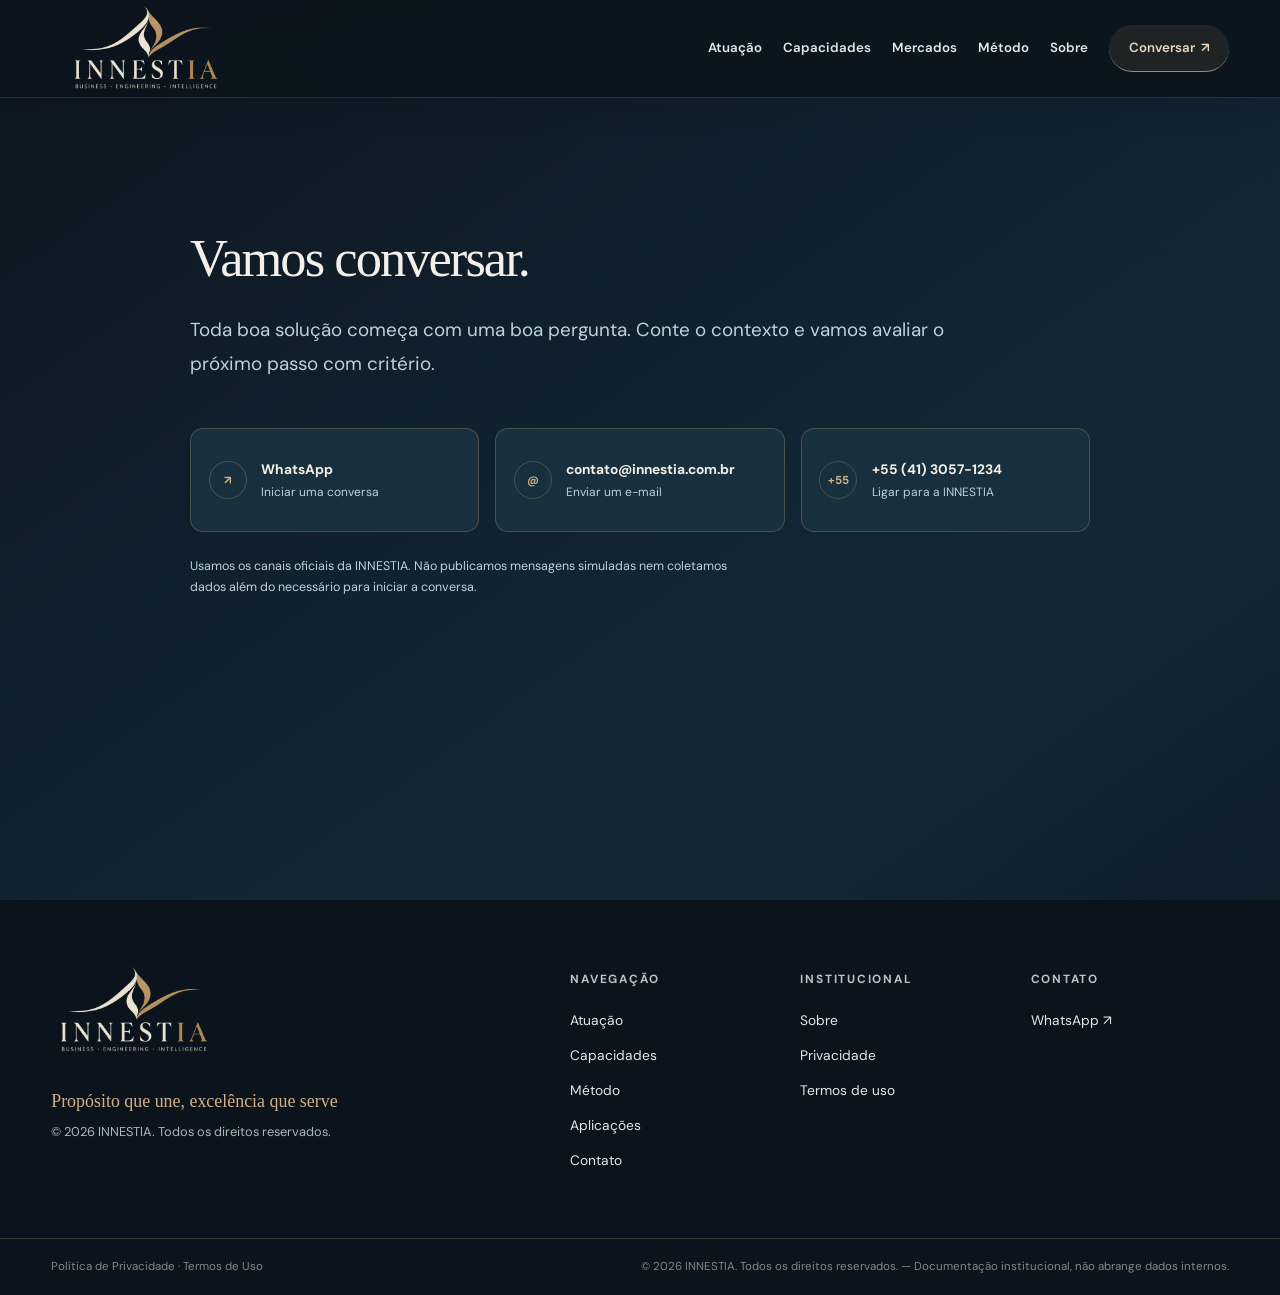
==== commit 6faf6d36: "feat(brand): restore 'Propósito que une, excelência que serve' as conceptual signature" ====
--- a/contato/index.html
+++ b/contato/index.html
@@ -76,7 +76,7 @@
             <span class="brand-caption">Business · Engineering · Intelligence</span>
           </span>
         </a>
-        <p class="footer-tagline">Da complexidade à realização.</p>
+        <p class="footer-tagline">Propósito que une, excelência que serve</p>
         <p class="footer-copy">© 2026 INNESTIA. Todos os direitos reservados.</p>
       </div>
       <div class="footer-links">
--- a/static/css/dark-signature.css
+++ b/static/css/dark-signature.css
@@ -257,4 +257,17 @@
 @media(prefers-reduced-motion:reduce){
   .market-card,.application-card,.contact-option{transition:none}
   .market-card:hover,.application-card:hover,.contact-option:hover{transform:none}
-}+}
+/* Assinatura conceitual institucional, aprovada em 07/11/2026 */
+.hero-concept {
+  margin: 1.05rem 0 0;
+  color: var(--signature-ink);
+  font: 400 clamp(1.13rem, 1.95vw, 1.63rem)/1.4 Georgia, "Times New Roman", serif;
+  letter-spacing: -.015em;
+}
+.hero-concept em { font-style: normal; color: var(--signature-gold); }
+.hero .hero-concept + .hero-lead { margin-top: .75rem; }
+.site-footer .footer-tagline {
+  color: var(--signature-gold);
+  font: 400 clamp(1rem, 1.4vw, 1.2rem)/1.4 Georgia, "Times New Roman", serif;
+}
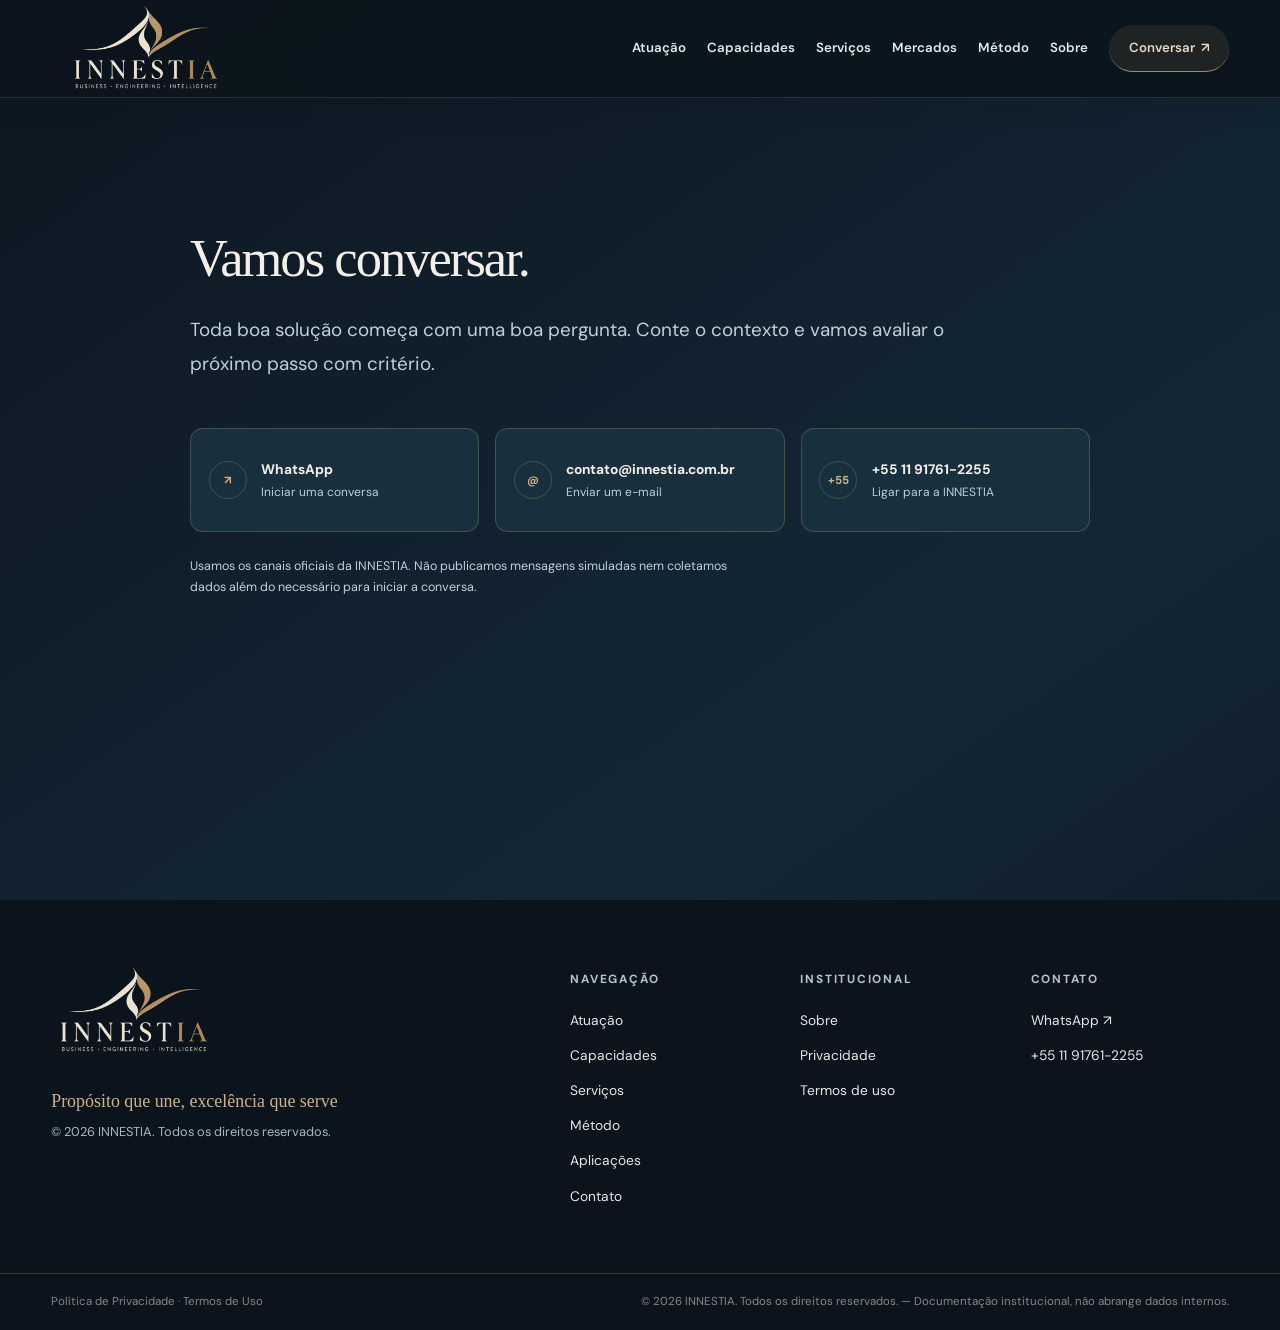
==== commit d1e4762a: "feat(site): improve conversion, SEO and contact experience" ====
--- a/contato/index.html
+++ b/contato/index.html
@@ -3,9 +3,23 @@
 <head>
   <meta charset="UTF-8">
   <meta name="viewport" content="width=device-width, initial-scale=1.0">
-  <meta name="description" content="INNESTIA integra estratégia, engenharia e inteligência aplicada para transformar complexidade em realização.">
+  <meta name="description" content="Converse com a INNESTIA pelo WhatsApp, telefone ou e-mail e apresente o contexto do seu desafio empresarial, técnico ou tecnológico.">
   <meta name="theme-color" content="#171b18">
-  <title>Contato | INNESTIA | Business • Engineering • Intelligence</title>
+  <meta name="robots" content="index, follow, max-image-preview:large">
+  <title>Contato | Apresente seu desafio à INNESTIA</title>
+  <link rel="canonical" href="https://innestia.com.br/contato/">
+  <meta property="og:locale" content="pt_BR">
+  <meta property="og:type" content="website">
+  <meta property="og:site_name" content="INNESTIA">
+  <meta property="og:title" content="Contato | Apresente seu desafio à INNESTIA">
+  <meta property="og:description" content="Converse com a INNESTIA pelo WhatsApp, telefone ou e-mail.">
+  <meta property="og:url" content="https://innestia.com.br/contato/">
+  <meta property="og:image" content="https://innestia.com.br/static/og-image.png">
+  <meta property="og:image:alt" content="INNESTIA — Vamos conversar">
+  <meta name="twitter:card" content="summary_large_image">
+  <meta name="twitter:title" content="Contato | Apresente seu desafio à INNESTIA">
+  <meta name="twitter:description" content="Converse com a INNESTIA pelo WhatsApp, telefone ou e-mail.">
+  <meta name="twitter:image" content="https://innestia.com.br/static/og-image.png">
   <link rel="stylesheet" href="/static/css/main.css">
   <link rel="stylesheet" href="/static/css/dark-signature.css">
   <link rel="icon" href="/static/favicon.svg" type="image/svg+xml">
@@ -32,10 +46,11 @@
         <ul class="nav-links" id="menu">
           <li><a href="/#atuacao" class="nav-link">Atuação</a></li>
           <li><a href="/#capacidades" class="nav-link">Capacidades</a></li>
+          <li><a href="/servicos/" class="nav-link">Serviços</a></li>
           <li><a href="/#mercados" class="nav-link">Mercados</a></li>
           <li><a href="/#metodo" class="nav-link">Método</a></li>
           <li><a href="/#sobre" class="nav-link">Sobre</a></li>
-          <li><a href="https://wa.me/554130571234" class="nav-link nav-link--cta" target="_blank" rel="noopener">Conversar <span aria-hidden="true">↗</span></a></li>
+          <li><a href="/contato/" class="nav-link nav-link--cta" aria-current="page">Conversar <span aria-hidden="true">↗</span></a></li>
         </ul>
       </nav>
     </div>
@@ -47,7 +62,7 @@
     <h1 class="page-title">Vamos conversar.</h1>
     <p class="page-lead">Toda boa solução começa com uma boa pergunta. Conte o contexto e vamos avaliar o próximo passo com critério.</p>
     <div class="contact-options">
-      <a href="https://wa.me/554130571234?text=Ol%C3%A1%20INNESTIA%2C%20quero%20apresentar%20um%20desafio." class="contact-option contact-option--dark" target="_blank" rel="noopener">
+      <a href="https://wa.me/5511917612255?text=Ol%C3%A1%20INNESTIA%2C%20quero%20apresentar%20um%20desafio." class="contact-option contact-option--dark" target="_blank" rel="noopener">
         <span class="contact-option-icon" aria-hidden="true">↗</span>
         <span><strong>WhatsApp</strong><small>Iniciar uma conversa</small></span>
       </a>
@@ -55,9 +70,9 @@
         <span class="contact-option-icon" aria-hidden="true">@</span>
         <span><strong>contato@innestia.com.br</strong><small>Enviar um e-mail</small></span>
       </a>
-      <a href="tel:+55 (41) 3057-1234" class="contact-option">
+      <a href="tel:+5511917612255" class="contact-option">
         <span class="contact-option-icon" aria-hidden="true">+55</span>
-        <span><strong>+55 (41) 3057-1234</strong><small>Ligar para a INNESTIA</small></span>
+        <span><strong>+55 11 91761-2255</strong><small>Ligar para a INNESTIA</small></span>
       </a>
     </div>
     <p class="form-note">Usamos os canais oficiais da INNESTIA. Não publicamos mensagens simuladas nem coletamos dados além do necessário para iniciar a conversa.</p>
@@ -85,9 +100,10 @@
           <ul>
             <li><a href="/#atuacao">Atuação</a></li>
             <li><a href="/#capacidades">Capacidades</a></li>
+            <li><a href="/servicos/">Serviços</a></li>
             <li><a href="/#metodo">Método</a></li>
             <li><a href="/#aplicacoes">Aplicações</a></li>
-            <li><a href="/#contato">Contato</a></li>
+            <li><a href="/contato/" aria-current="page">Contato</a></li>
           </ul>
         </div>
         <div class="footer-col">
@@ -101,7 +117,8 @@
         <div class="footer-col">
           <h3>Contato</h3>
           <ul>
-            <li><a href="https://wa.me/554130571234" target="_blank" rel="noopener">WhatsApp ↗</a></li>
+            <li><a href="https://wa.me/5511917612255" target="_blank" rel="noopener">WhatsApp ↗</a></li>
+            <li><a href="tel:+5511917612255">+55 11 91761-2255</a></li>
           </ul>
         </div>
       </div>
